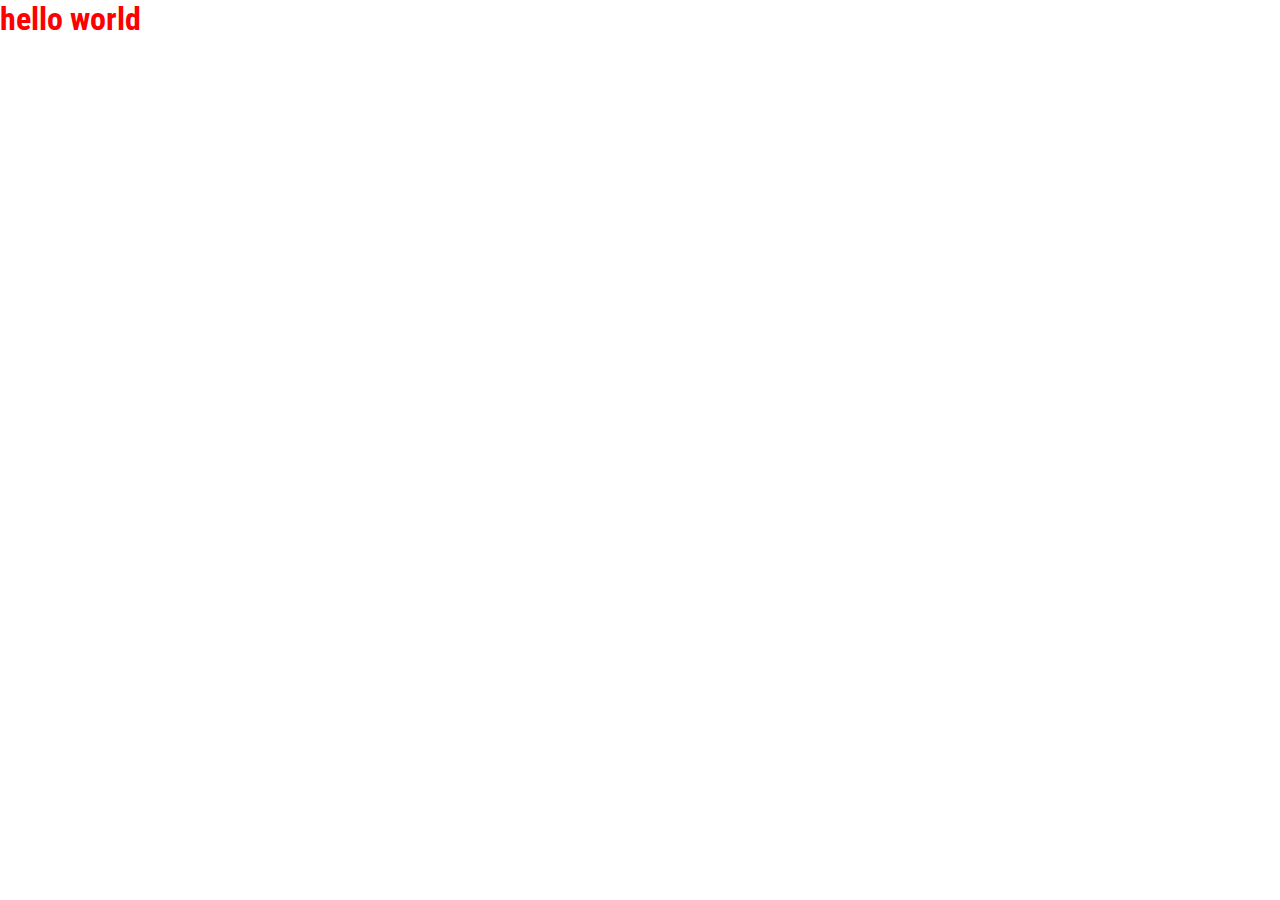
==== html/index.html @ ec69f1f7 "start working" ====
<!DOCTYPE html>
<html lang="en">

<head>
    <meta charset="UTF-8">
    <meta http-equiv="X-UA-Compatible" content="IE=edge">
    <meta name="viewport" content="width=device-width, initial-scale=1.0">
    <title>World Cup</title>
    <link rel="stylesheet" href="../css/style.css">
</head>

<body>
    <h1>hello world</h1>
</body>

</html>
---- css/style.css ----
@import url('https://fonts.googleapis.com/css2?family=Roboto+Condensed:wght@400;700&display=swap');

* {
    margin: 0;
    padding: 0;
    font-family: 'Roboto Condensed', sans-serif;
}

h1 {
    color: red;
}
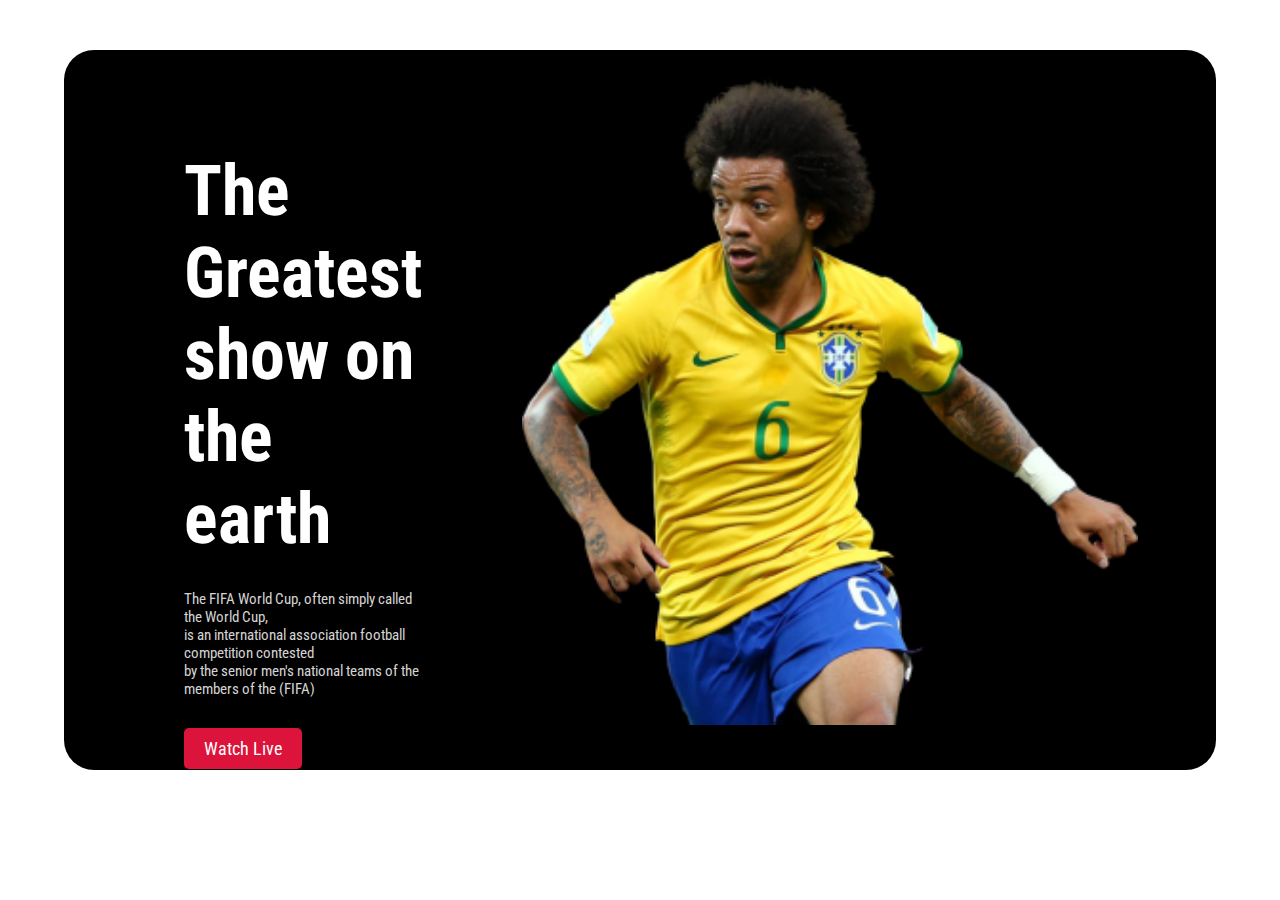
==== commit 4ca233be: "hero section completed" ====
--- a/html/index.html
+++ b/html/index.html
@@ -10,7 +10,18 @@
 </head>
 
 <body>
-    <h1>hello world</h1>
+    <!-- start hero section -->
+    <header class="hero-section section">
+        <div class="hero-text">
+            <h1>The Greatest <br> show on the <br> earth</h1>
+            <p>The FIFA World Cup, often simply called the World Cup, <br> is an international association football
+                competition contested <br> by the senior men's national teams of the members of the (FIFA)</p>
+            <a class="btn" href="">Watch Live</a>
+        </div>
+        <div class="hero-image">
+            <img src="../images/Banner Image.png" alt="marcelo">
+        </div>
+    </header>
 </body>
 
 </html>--- a/css/style.css
+++ b/css/style.css
@@ -6,6 +6,53 @@
     font-family: 'Roboto Condensed', sans-serif;
 }
 
-h1 {
-    color: red;
-}+/* hero-section start */
+
+.hero-section {
+    display: flex;
+    background-color: black;
+    border-radius: 30px;
+}
+
+.hero-text {
+    width: 50%;
+    margin: 100px 100px 0px 120px;
+}
+
+.hero-text h1 {
+    font-size: 70px;
+    color: white;
+}
+
+.hero-text p {
+    font-size: 15px;
+    color: rgb(212, 212, 212);
+    padding: 30px 0px 40px;
+}
+
+.hero-image img {
+    height: 90%;
+    margin-bottom: -660px;
+    margin-right: 160px;
+}
+
+/* hero-section end */
+
+/* common style start*/
+.section {
+    width: 90%;
+    height: 80vh;
+    margin: 50px 5% 80px 5%;
+}
+
+.btn {
+    text-decoration: none;
+    font-size: 18px;
+    color: white;
+    background-color: crimson;
+    padding: 10px 20px;
+    border-radius: 5px;
+    margin-top: 20px;
+}
+
+/* common style end*/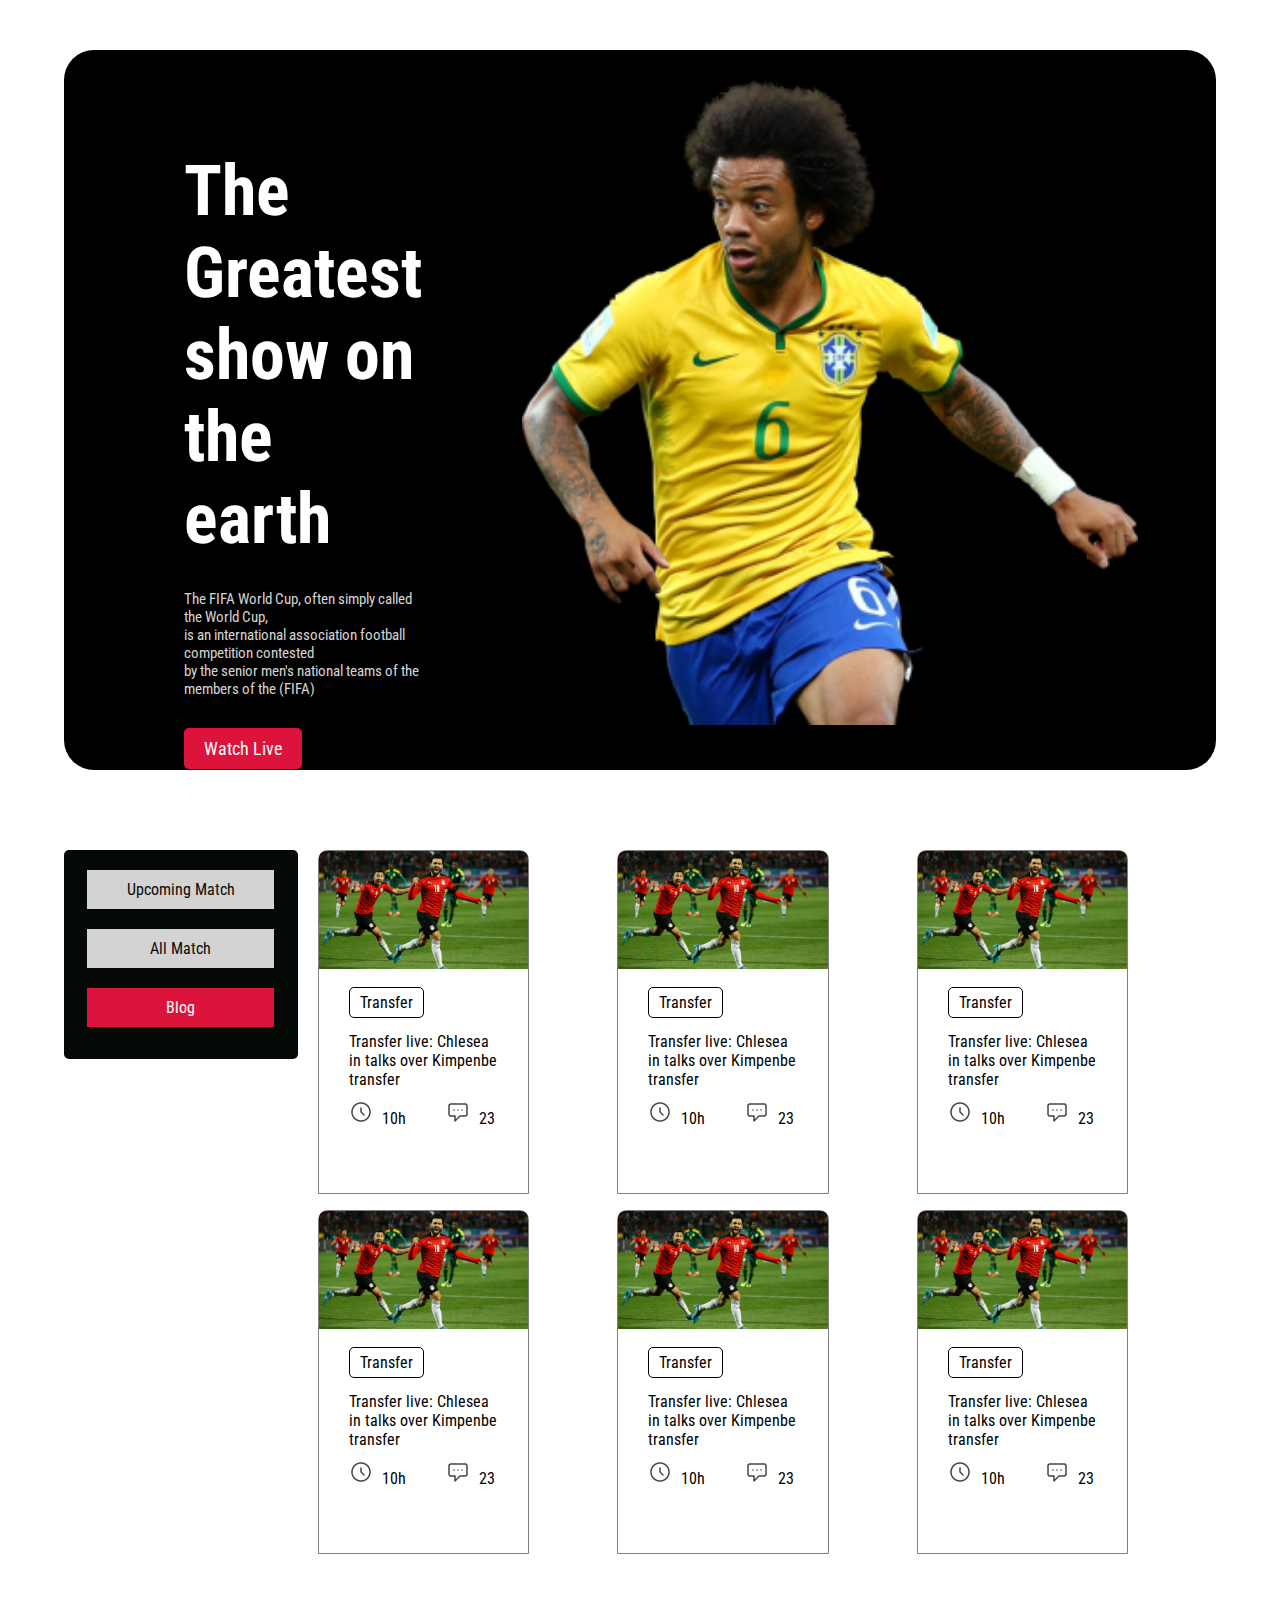
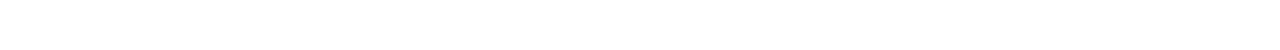
==== commit 72f206c6: "container section completed" ====
--- a/html/index.html
+++ b/html/index.html
@@ -10,7 +10,7 @@
 </head>
 
 <body>
-    <!-- start hero section -->
+    <!-- start hero-section -->
     <header class="hero-section section">
         <div class="hero-text">
             <h1>The Greatest <br> show on the <br> earth</h1>
@@ -22,6 +22,134 @@
             <img src="../images/Banner Image.png" alt="marcelo">
         </div>
     </header>
+    <!-- end hero-section -->
+
+    <!-- start container-section -->
+    <section class="container-section section">
+        <div id="left">
+            <div class="btn1">Upcoming Match</div>
+            <div class="btn1">All Match</div>
+            <div class="btn1 marked">Blog</div>
+        </div>
+        <div id="right">
+            <div class="right-container">
+                <div class="top">
+                    <img src="../images/Blog Image.png" alt="">
+                </div>
+                <div class="right-text">
+                    <a href="" class="btn2">Transfer</a>
+                    <p>Transfer live: Chlesea in talks over Kimpenbe transfer</p>
+                    <div class="comments">
+                        <div class="time half">
+                            <img src="../images/Time Icon.png" alt="">
+                            <p>10h</p>
+                        </div>
+                        <div class="chat half">
+                            <img src="../images/Chat Icon.png" alt="">
+                            <p>23</p>
+                        </div>
+                    </div>
+                </div>
+            </div>
+            <div class="right-container">
+                <div class="top">
+                    <img src="../images/Blog Image.png" alt="">
+                </div>
+                <div class="right-text">
+                    <a href="" class="btn2">Transfer</a>
+                    <p>Transfer live: Chlesea in talks over Kimpenbe transfer</p>
+                    <div class="comments">
+                        <div class="time half">
+                            <img src="../images/Time Icon.png" alt="">
+                            <p>10h</p>
+                        </div>
+                        <div class="chat half">
+                            <img src="../images/Chat Icon.png" alt="">
+                            <p>23</p>
+                        </div>
+                    </div>
+                </div>
+            </div>
+            <div class="right-container">
+                <div class="top">
+                    <img src="../images/Blog Image.png" alt="">
+                </div>
+                <div class="right-text">
+                    <a href="" class="btn2">Transfer</a>
+                    <p>Transfer live: Chlesea in talks over Kimpenbe transfer</p>
+                    <div class="comments">
+                        <div class="time half">
+                            <img src="../images/Time Icon.png" alt="">
+                            <p>10h</p>
+                        </div>
+                        <div class="chat half">
+                            <img src="../images/Chat Icon.png" alt="">
+                            <p>23</p>
+                        </div>
+                    </div>
+                </div>
+            </div>
+            <div class="right-container">
+                <div class="top">
+                    <img src="../images/Blog Image.png" alt="">
+                </div>
+                <div class="right-text">
+                    <a href="" class="btn2">Transfer</a>
+                    <p>Transfer live: Chlesea in talks over Kimpenbe transfer</p>
+                    <div class="comments">
+                        <div class="time half">
+                            <img src="../images/Time Icon.png" alt="">
+                            <p>10h</p>
+                        </div>
+                        <div class="chat half">
+                            <img src="../images/Chat Icon.png" alt="">
+                            <p>23</p>
+                        </div>
+                    </div>
+                </div>
+            </div>
+            <div class="right-container">
+                <div class="top">
+                    <img src="../images/Blog Image.png" alt="">
+                </div>
+                <div class="right-text">
+                    <a href="" class="btn2">Transfer</a>
+                    <p>Transfer live: Chlesea in talks over Kimpenbe transfer</p>
+                    <div class="comments">
+                        <div class="time half">
+                            <img src="../images/Time Icon.png" alt="">
+                            <p>10h</p>
+                        </div>
+                        <div class="chat half">
+                            <img src="../images/Chat Icon.png" alt="">
+                            <p>23</p>
+                        </div>
+                    </div>
+                </div>
+            </div>
+            <div class="right-container">
+                <div class="top">
+                    <img src="../images/Blog Image.png" alt="">
+                </div>
+                <div class="right-text">
+                    <a href="" class="btn2">Transfer</a>
+                    <p>Transfer live: Chlesea in talks over Kimpenbe transfer</p>
+                    <div class="comments">
+                        <div class="time half">
+                            <img src="../images/Time Icon.png" alt="">
+                            <p>10h</p>
+                        </div>
+                        <div class="chat half">
+                            <img src="../images/Chat Icon.png" alt="">
+                            <p>23</p>
+                        </div>
+                    </div>
+                </div>
+            </div>
+        </div>
+    </section>
+    <!-- end container-section -->
+
 </body>
 
 </html>--- a/css/style.css
+++ b/css/style.css
@@ -38,6 +38,84 @@
 
 /* hero-section end */
 
+/* contianer-section start */
+.container-section {
+    display: flex;
+}
+
+.container-section #left {
+    float: left;
+    width: 300px;
+    height: 29%;
+    background-color: rgb(5, 9, 5);
+    text-align: center;
+    color: rgb(11, 10, 10);
+    border-radius: 5px;
+    margin-right: 20px;
+}
+
+.container-section #left .btn1 {
+    background-color: lightgray;
+    width: 80%;
+    margin: 20px 10%;
+    padding: 10px 0px;
+}
+
+.container-section #left .marked {
+    background-color: crimson;
+    color: white;
+}
+
+.container-section #right {
+    width: 100%;
+    height: 100%;
+    display: grid;
+    grid-template-columns: auto auto auto;
+    justify-content: space-evenly;
+}
+
+.container-section #right .right-container {
+    width: 70%;
+    height: 95%;
+    border: 1px solid gray;
+    border-radius: 10px 10px 0px 0px;
+}
+
+.container-section #right .right-container .top img {
+    width: 100%;
+}
+
+.container-section #right .right-container .right-text {
+    padding: 20px 30px;
+}
+
+.container-section #right .right-container .right-text .btn2 {
+    text-decoration: none;
+    padding: 5px 10px;
+    color: black;
+    border-radius: 5px;
+    border: 1px solid black;
+}
+
+.container-section #right .right-container .right-text p {
+    margin: 20px 0px 0px;
+}
+
+.container-section #right .right-container .right-text .comments {
+    display: flex;
+}
+
+.container-section #right .right-container .right-text .comments .half p {
+    display: inline-block;
+    margin-left: 5px;
+}
+
+.container-section #right .right-container .right-text .comments .chat {
+    margin-left: 40px;
+}
+
+/* contianer-section end */
+
 /* common style start*/
 .section {
     width: 90%;
@@ -55,4 +133,6 @@
     margin-top: 20px;
 }
 
+
+
 /* common style end*/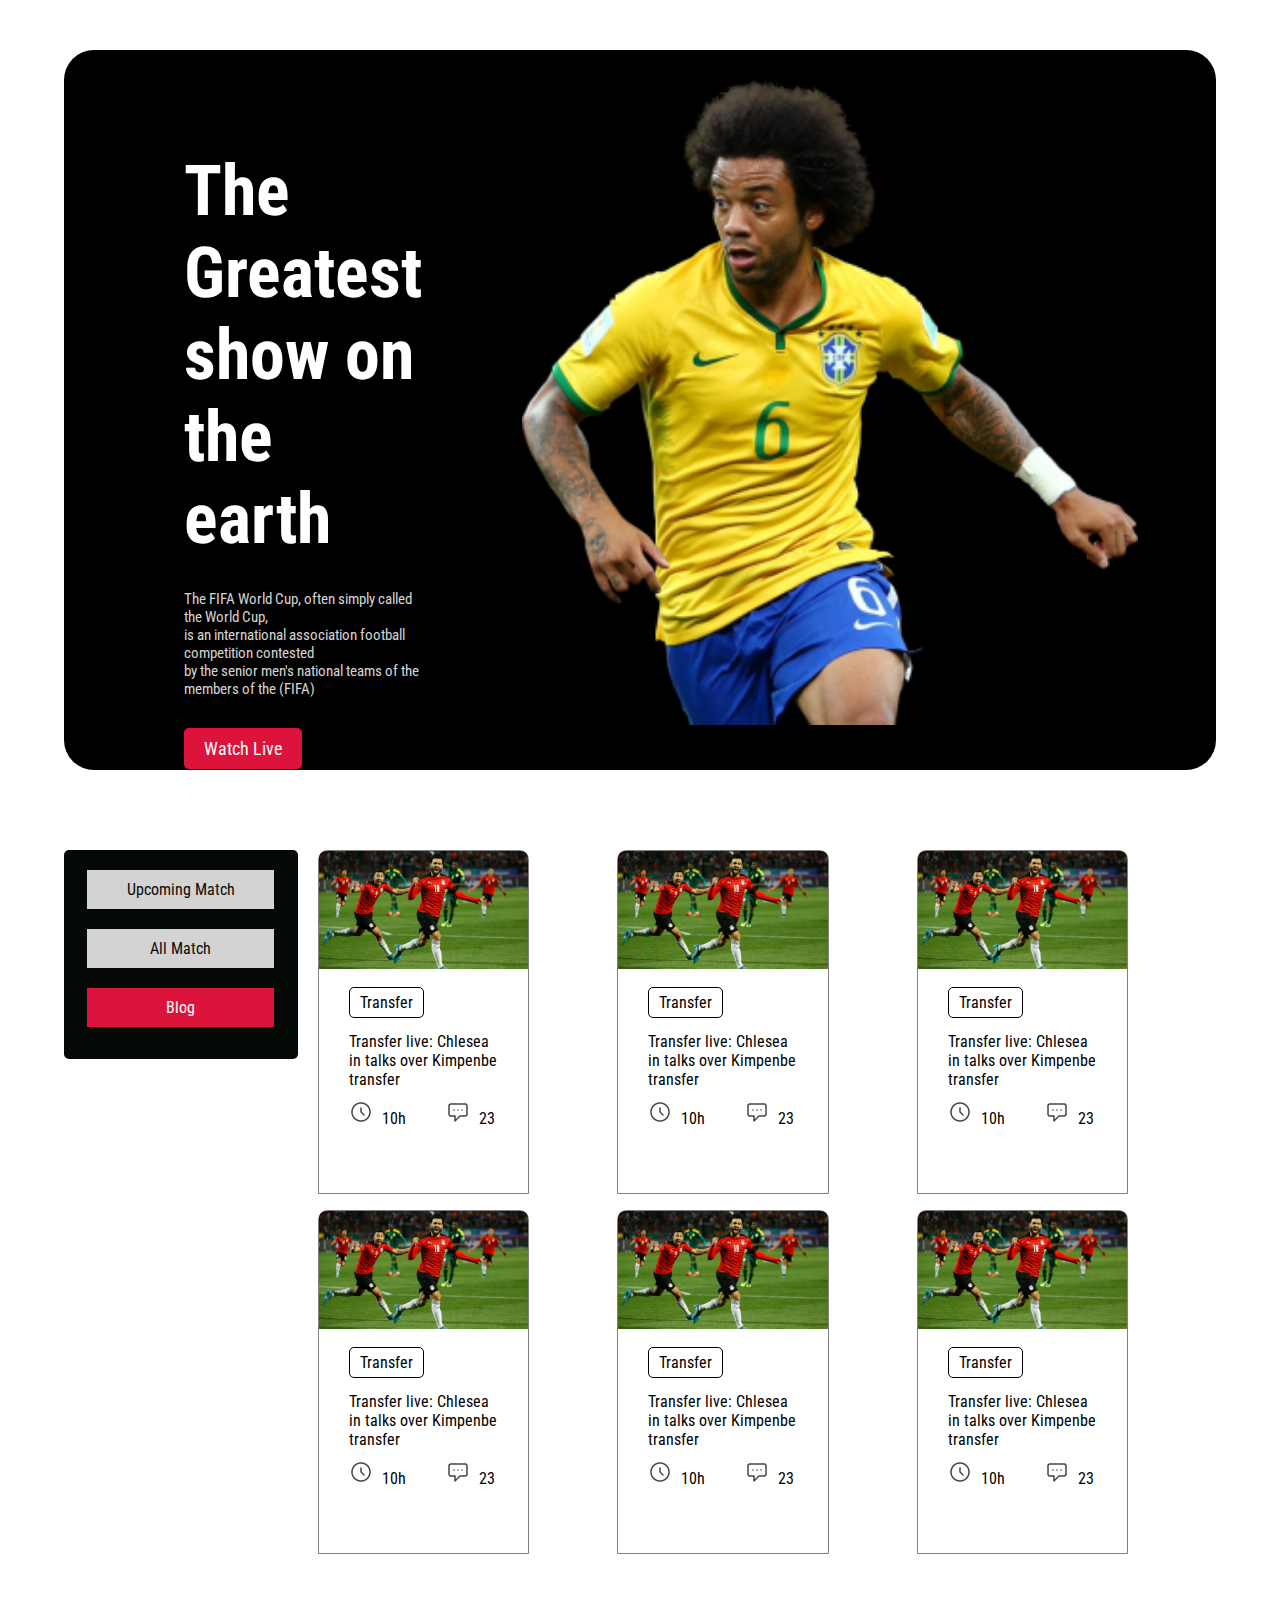
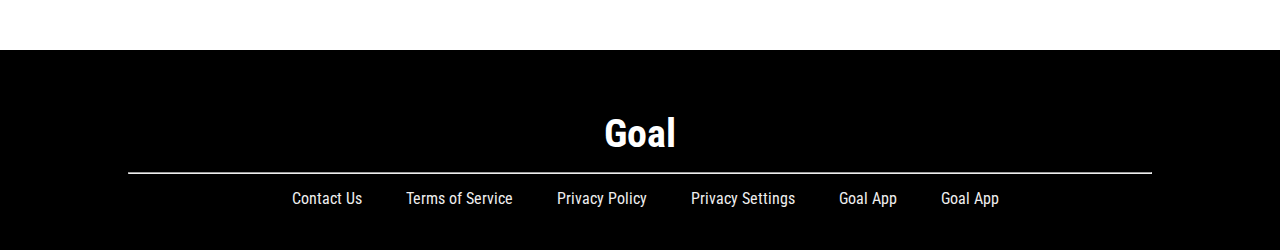
==== commit 0c66ad38: "footer completed" ====
--- a/html/index.html
+++ b/html/index.html
@@ -149,6 +149,22 @@
         </div>
     </section>
     <!-- end container-section -->
+    <!-- Start footer-section -->
+    <footer class="footer-section">
+        <h1>Goal</h1>
+        <div class="line">
+            <hr>
+        </div>
+        <nav>
+            <a href="">Contact Us</a>
+            <a href="">Terms of Service</a>
+            <a href="">Privacy Policy</a>
+            <a href="">Privacy Settings</a>
+            <a href="">Goal App</a>
+            <a href="">Goal App</a>
+        </nav>
+    </footer>
+    <!-- end footer-section -->
 
 </body>
 
--- a/css/style.css
+++ b/css/style.css
@@ -115,6 +115,36 @@
 }
 
 /* contianer-section end */
+/* footer-section start */
+.footer-section {
+    height: 200px;
+    width: 100%;
+    background-color: black;
+    text-align: center;
+}
+
+.footer-section h1 {
+    font-size: 40px;
+    color: white;
+    padding-top: 60px;
+    margin-bottom: 15px;
+}
+
+.footer-section .line {
+    width: 80%;
+    margin: 0 10% 15px;
+
+}
+
+.footer-section a {
+    color: rgb(239, 239, 239);
+    text-decoration: none;
+    margin-left: 10px;
+    padding: 15px;
+
+}
+
+/* footer-section end */
 
 /* common style start*/
 .section {
